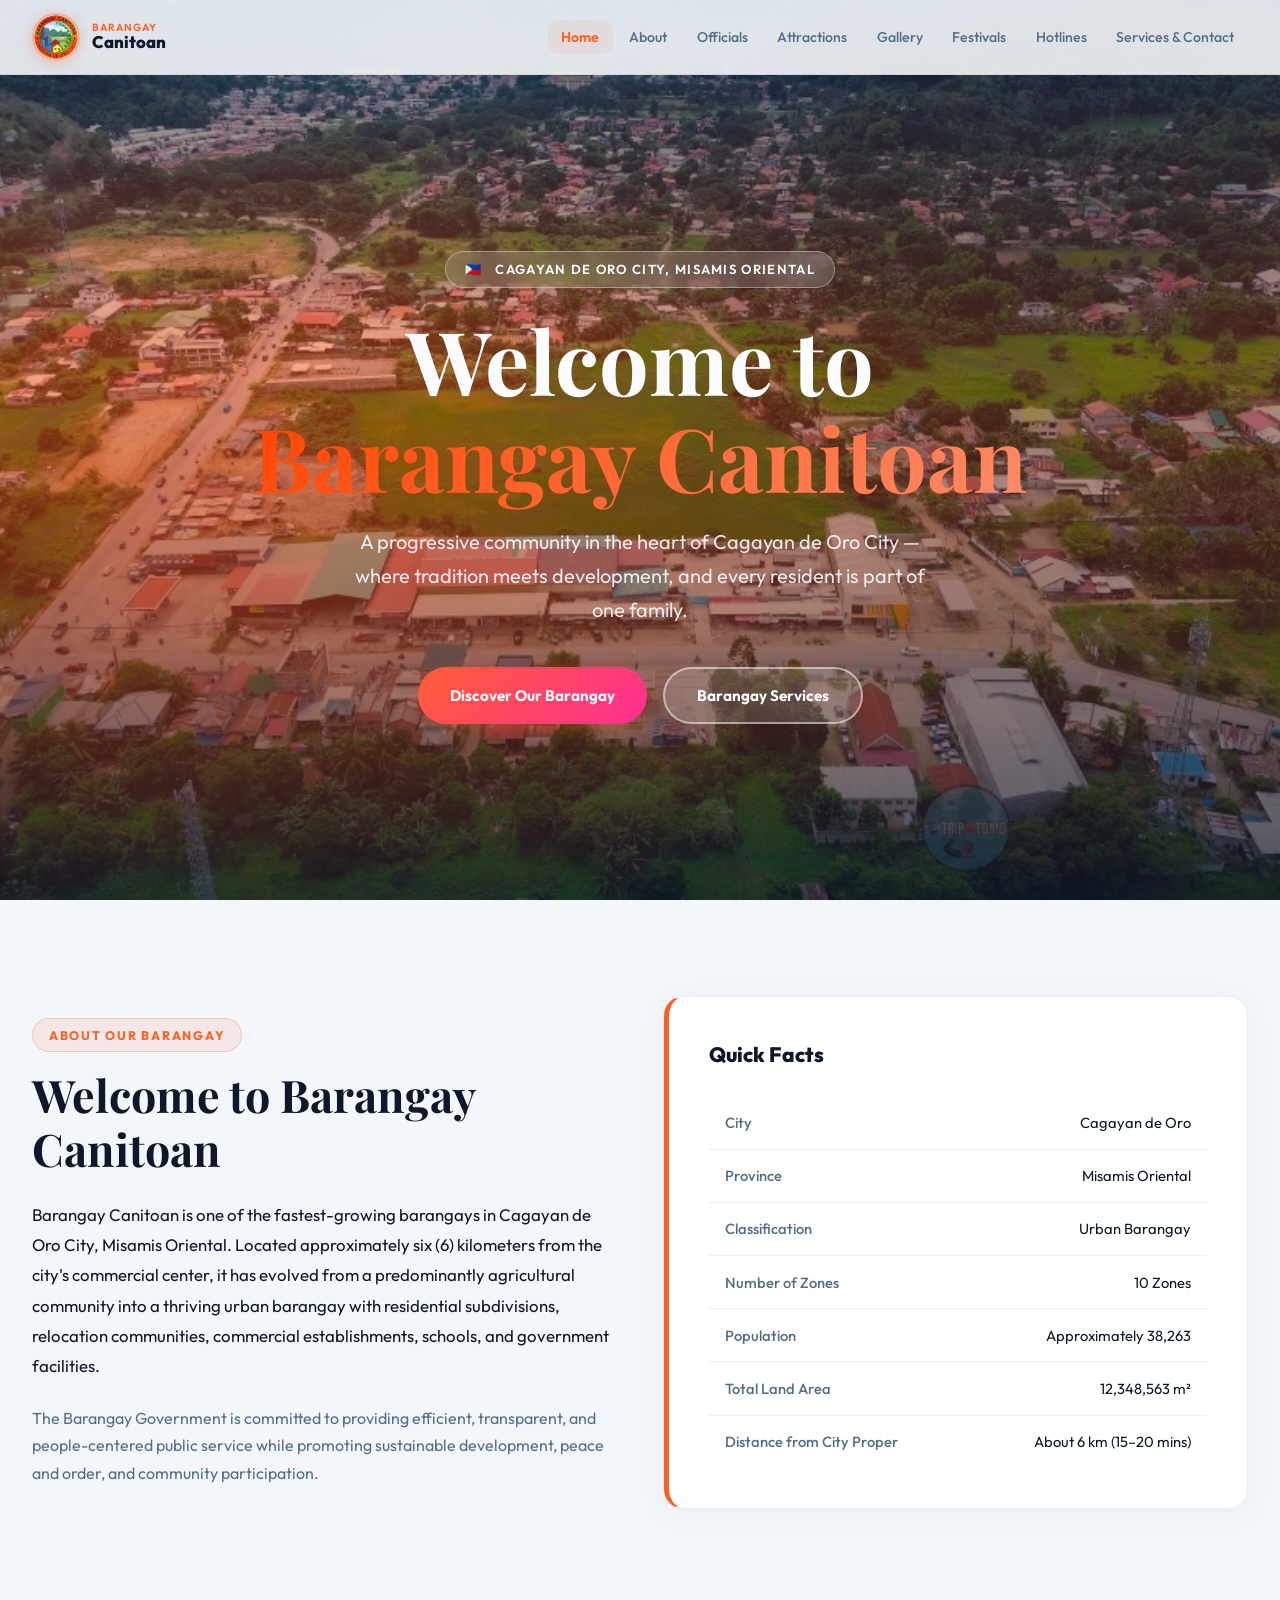
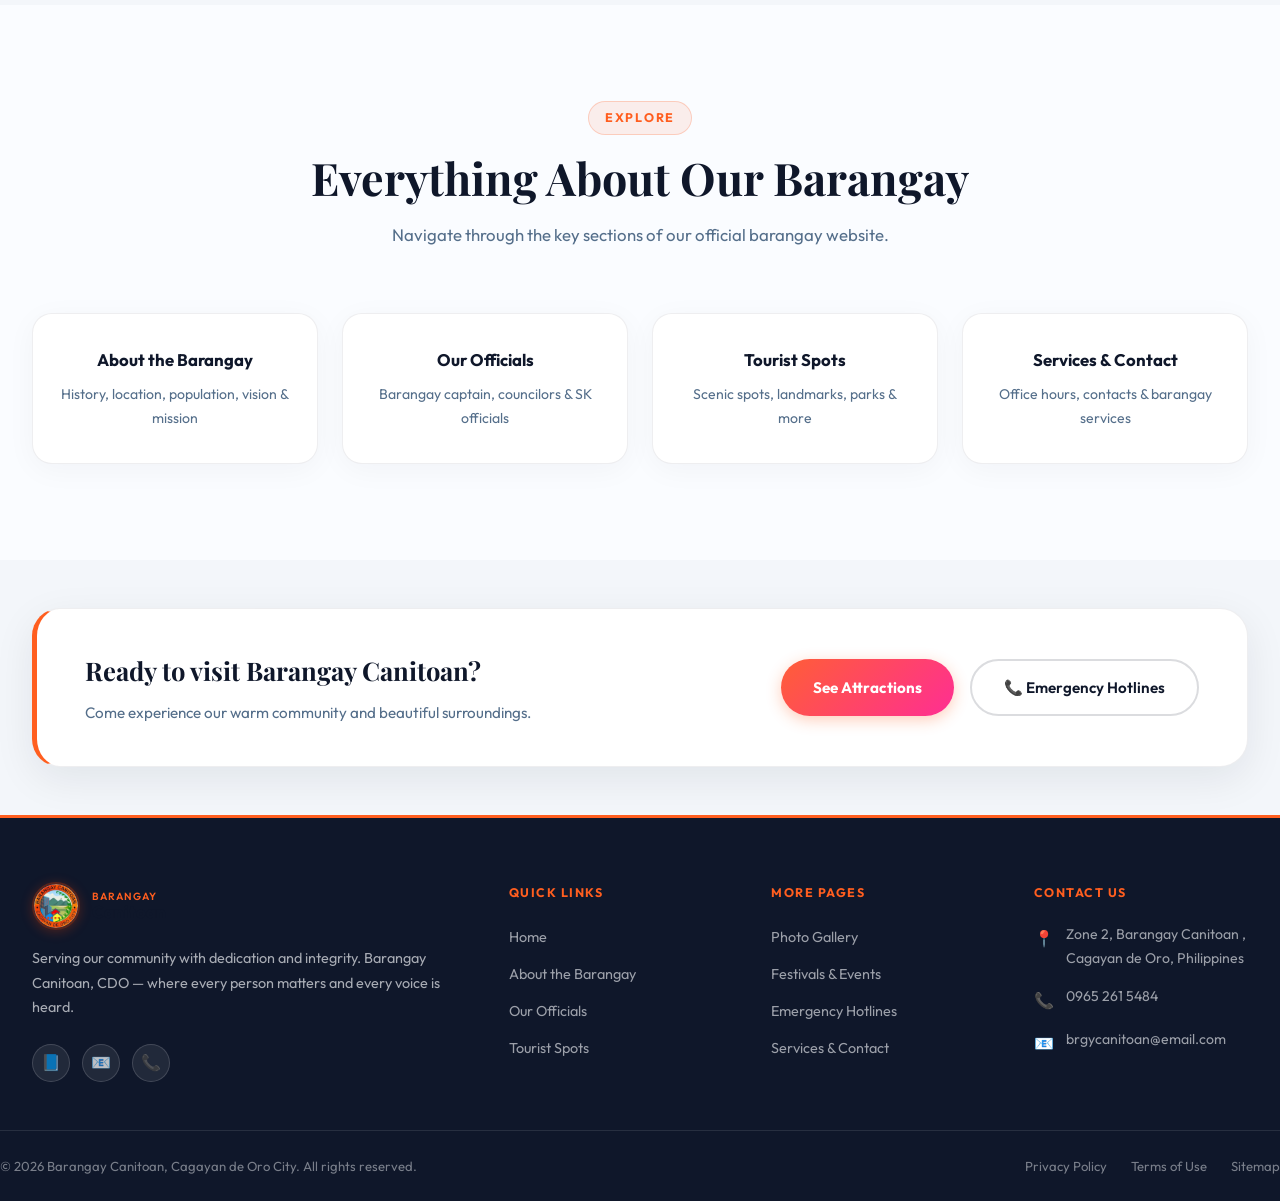
==== index.html @ 5a9c846b "Initial commit" ====
﻿<!DOCTYPE html>
<html lang="en">
<head>
  <meta charset="UTF-8" />
  <meta name="viewport" content="width=device-width, initial-scale=1.0" />
  <meta name="description" content="Welcome to Barangay Canitoan, Cagayan de Oro City — a vibrant community rich in culture, heritage, and natural beauty. Your home, your pride." />
  <title>Barangay Canitoan — Home | Cagayan de Oro City</title>
  <link rel="stylesheet" href="css/style.css" />
  <link rel="icon" href="images/logo.jpg" />
</head>
<body>

<!-- BACK TO TOP -->
<button id="back-to-top" aria-label="Back to top"><svg width="18" height="18" viewBox="0 0 24 24" fill="none" stroke="currentColor" stroke-width="3" stroke-linecap="round" stroke-linejoin="round"><path d="M18 15l-6-6-6 6"/></svg></button>


<!-- NAVBAR -->
<nav class="navbar" id="navbar" aria-label="Main navigation">
  <div class="nav-container">
    <a href="index.html" class="nav-brand" aria-label="Barangay Canitoan Home">
      <div class="nav-logo">
        <img src="images/logo.jpg" alt="Barangay Canitoan Official Seal" />
      </div>
      <div class="nav-title">
        <span>Barangay</span>
        <span>Canitoan</span>
      </div>
    </a>

    <button class="hamburger" id="hamburger" aria-label="Toggle navigation" aria-expanded="false">
      <span></span><span></span><span></span>
    </button>

    <ul class="nav-menu" id="nav-menu" role="menubar">
      <li role="none"><a href="index.html" class="nav-link active" role="menuitem">Home</a></li>
      <li role="none"><a href="about.html" class="nav-link" role="menuitem">About</a></li>
      <li role="none"><a href="officials.html" class="nav-link" role="menuitem">Officials</a></li>
      <li role="none"><a href="attractions.html" class="nav-link" role="menuitem">Attractions</a></li>
      <li role="none"><a href="gallery.html" class="nav-link" role="menuitem">Gallery</a></li>
      <li role="none"><a href="festivals.html" class="nav-link" role="menuitem">Festivals</a></li>
      <li role="none"><a href="hotlines.html" class="nav-link" role="menuitem">Hotlines</a></li>
      <li role="none"><a href="services.html" class="nav-link" role="menuitem">Services & Contact</a></li>
    </ul>
  </div>
</nav>

<!-- HERO -->
<section class="hero" id="home" aria-label="Hero banner">
  <div class="hero-bg">
    <img 
      src="images/hero.jpg" 
      alt="Aerial view of Barangay Canitoan, Cagayan de Oro City" 
      class="hero-bg-img"
    />
  </div>
  <div class="hero-particles" aria-hidden="true"></div>

  <div class="hero-content">
    <div class="hero-badge">🇵🇭 &nbsp; Cagayan de Oro City, Misamis Oriental</div>

    <h1 class="hero-title">
      Welcome to<br/>
      <span class="highlight">Barangay Canitoan</span>
    </h1>

    <p class="hero-subtitle">
      A progressive community in the heart of Cagayan de Oro City — where tradition meets development, and every resident is part of one family.
    </p>

    <div class="hero-buttons">
      <a href="about.html" class="btn btn-primary" id="hero-btn-learn">Discover Our Barangay</a>
      <a href="services.html" class="btn btn-outline" id="hero-btn-services">Barangay Services</a>
    </div>

  </div>
</section>

<!-- WELCOME & QUICK FACTS -->
<section class="section section-alt" id="welcome-section" aria-label="Welcome and Quick Facts">
  <div class="container">
    <div class="grid-2" style="align-items: center; gap: 3rem;">
      <div class="animate-on-scroll">
        <span class="section-tag">About Our Barangay</span>
        <h2 class="section-title" style="text-align: left; margin-bottom: 1.5rem;">Welcome to Barangay Canitoan</h2>
        <p style="font-size: 1.05rem; line-height: 1.8; color: var(--text-primary); margin-bottom: 1.5rem;">
          Barangay Canitoan is one of the fastest-growing barangays in Cagayan de Oro City, Misamis Oriental. Located approximately six (6) kilometers from the city's commercial center, it has evolved from a predominantly agricultural community into a thriving urban barangay with residential subdivisions, relocation communities, commercial establishments, schools, and government facilities.
        </p>
        <p style="font-size: 1rem; line-height: 1.7; color: var(--text-muted);">
          The Barangay Government is committed to providing efficient, transparent, and people-centered public service while promoting sustainable development, peace and order, and community participation.
        </p>
      </div>
      
      <div class="card animate-on-scroll" style="padding: 2.5rem; background: var(--bg-card); border-left: 5px solid var(--primary);">
        <h3 style="font-size: 1.3rem; font-weight: 800; color: var(--text-primary); margin-bottom: 1.5rem; display: flex; align-items: center; gap: 0.5rem;">
        Quick Facts
        </h3>
        <table class="hours-table">
          <tr>
            <td>City</td>
            <td>Cagayan de Oro</td>
          </tr>
          <tr>
            <td>Province</td>
            <td>Misamis Oriental</td>
          </tr>
          <tr>
            <td>Classification</td>
            <td>Urban Barangay</td>
          </tr>
          <tr>
            <td>Number of Zones</td>
            <td>10 Zones</td>
          </tr>
          <tr>
            <td>Population</td>
            <td>Approximately 38,263</td>
          </tr>
          <tr>
            <td>Total Land Area</td>
            <td>12,348,563 m²</td>
          </tr>
          <tr>
            <td>Distance from City Proper</td>
            <td>About 6 km (15–20 mins)</td>
          </tr>
        </table>
      </div>
    </div>
  </div>
</section>

<!-- QUICK LINKS -->
<section class="section" aria-label="Quick navigation">
  <div class="container">
    <div class="section-header">
      <span class="section-tag">Explore</span>
      <h2 class="section-title">Everything About Our Barangay</h2>
      <p class="section-desc">Navigate through the key sections of our official barangay website.</p>
    </div>

    <div class="grid-4">
      <a href="about.html" class="card card-interactive animate-on-scroll" id="quick-about" style="text-decoration:none; text-align:center; padding:2rem 1.5rem; display:block;">
        <h3 style="font-size:1.05rem; font-weight:700; color:var(--text-primary); margin-bottom:0.5rem;">About the Barangay</h3>
        <p style="font-size:0.88rem; color:var(--text-muted);">History, location, population, vision &amp; mission</p>
      </a>
      <a href="officials.html" class="card card-interactive animate-on-scroll" id="quick-officials" style="text-decoration:none; text-align:center; padding:2rem 1.5rem; display:block;">
        <h3 style="font-size:1.05rem; font-weight:700; color:var(--text-primary); margin-bottom:0.5rem;">Our Officials</h3>
        <p style="font-size:0.88rem; color:var(--text-muted);">Barangay captain, councilors &amp; SK officials</p>
      </a>
      <a href="attractions.html" class="card card-interactive animate-on-scroll" id="quick-attractions" style="text-decoration:none; text-align:center; padding:2rem 1.5rem; display:block;">
        <h3 style="font-size:1.05rem; font-weight:700; color:var(--text-primary); margin-bottom:0.5rem;">Tourist Spots</h3>
        <p style="font-size:0.88rem; color:var(--text-muted);">Scenic spots, landmarks, parks &amp; more</p>
      </a>
      <a href="services.html" class="card card-interactive animate-on-scroll" id="quick-services" style="text-decoration:none; text-align:center; padding:2rem 1.5rem; display:block;">
        <h3 style="font-size:1.05rem; font-weight:700; color:var(--text-primary); margin-bottom:0.5rem;">Services &amp; Contact</h3>
        <p style="font-size:0.88rem; color:var(--text-muted);">Office hours, contacts &amp; barangay services</p>
      </a>
    </div>
  </div>
</section>

<!-- HIGHLIGHTS STRIP -->
<section class="section" style="padding:3rem 0; background:var(--bg-section);" aria-label="Barangay highlights">
  <div class="container">
    <div style="background:#ffffff; border:1px solid var(--border); border-left:5px solid var(--primary); border-radius:var(--radius-lg); padding:2.5rem 3rem; display:flex; align-items:center; justify-content:space-between; gap:2rem; flex-wrap:wrap; box-shadow:var(--shadow-md);">
      <div>
        <h2 style="font-family:'Playfair Display',serif; font-size:1.6rem; font-weight:700; color:var(--text-primary); margin-bottom:0.5rem;">Ready to visit Barangay Canitoan?</h2>
        <p style="color:var(--text-muted); font-size:0.95rem;">Come experience our warm community and beautiful surroundings.</p>
      </div>
      <div style="display:flex; gap:1rem; flex-wrap:wrap;">
        <a href="attractions.html" class="btn btn-primary" id="cta-attractions">See Attractions</a>
        <a href="hotlines.html" class="btn btn-outline-dark" id="cta-hotlines">📞 Emergency Hotlines</a>
      </div>
    </div>
  </div>
</section>

<!-- FOOTER -->
<footer class="footer" role="contentinfo">
  <div class="container">
    <div class="footer-grid">
      <div class="footer-brand">
        <div class="nav-brand" style="margin-bottom:0.5rem;">
          <div class="nav-logo"><img src="images/logo.jpg" alt="Barangay Canitoan Seal" /></div>
          <div class="nav-title"><span>Barangay</span><span>Canitoan</span></div>
        </div>
        <p>Serving our community with dedication and integrity. Barangay Canitoan, CDO — where every person matters and every voice is heard.</p>
        <div class="footer-social">
          <a href="#" class="social-link" aria-label="Facebook" title="Facebook">📘</a>
          <a href="#" class="social-link" aria-label="Email" title="Email">📧</a>
          <a href="#" class="social-link" aria-label="Phone" title="Phone">📞</a>
        </div>
      </div>

      <div>
        <h3 class="footer-heading">Quick Links</h3>
        <ul class="footer-links">
          <li><a href="index.html">Home</a></li>
          <li><a href="about.html">About the Barangay</a></li>
          <li><a href="officials.html">Our Officials</a></li>
          <li><a href="attractions.html">Tourist Spots</a></li>
        </ul>
      </div>

      <div>
        <h3 class="footer-heading">More Pages</h3>
        <ul class="footer-links">
          <li><a href="gallery.html">Photo Gallery</a></li>
          <li><a href="festivals.html">Festivals & Events</a></li>
          <li><a href="hotlines.html">Emergency Hotlines</a></li>
          <li><a href="services.html">Services & Contact</a></li>
        </ul>
      </div>

      <div>
        <h3 class="footer-heading">Contact Us</h3>
        <div class="footer-contact-item"><span>📍</span><span>Zone 2, Barangay Canitoan , Cagayan de Oro, Philippines</span></div>
        <div class="footer-contact-item"><span>📞</span><span>0965 261 5484</span></div>
        <div class="footer-contact-item"><span>📧</span><span>brgycanitoan@email.com</span></div>
        </div>
      </div>
    </div>

    <div class="footer-bottom">
      <p>© 2026 Barangay Canitoan, Cagayan de Oro City. All rights reserved.</p>
      <div class="footer-bottom-links">
        <a href="services.html">Privacy Policy</a>
        <a href="services.html">Terms of Use</a>
        <a href="services.html">Sitemap</a>
      </div>
    </div>
  </div>
</footer>

<script src="js/main.js"></script>
</body>
</html>
---- css/style.css ----
/* ============================
   BARANGAY CANITOAN - MAIN STYLES
   Light Theme Edition
   ============================ */

/* Import Google Fonts */
@import url('https://fonts.googleapis.com/css2?family=Outfit:wght@300;400;500;600;700;800&family=Playfair+Display:wght@600;700&display=swap');

/* ============================
   CSS VARIABLES — LIGHT THEME
   ============================ */
:root {
  /* Brand Colors */
  --primary: #FF5E1F;          /* Sunset Tangerine Orange — accent */
  --primary-light: #FF854D;
  --primary-dark: #E03E00;
  --secondary: #0F172A;        /* Midnight Blue — secondary dark */
  --secondary-light: #1E293B;

  /* Layout Backgrounds */
  --bg-body: #FAFCFF;          /* Ice White — dominant 60% */
  --bg-section: #F3F6FA;       /* Smooth Platinum — supporting 30% */
  --bg-card: #FFFFFF;          /* Pure white cards */
  --bg-card-hover: #FCFDFE;

  /* Text */
  --text-primary: #0F172A;     /* Midnight Blue */
  --text-muted: #546E8A;       /* Soft blue-grey muted */
  --text-light: #FAFCFF;       /* For dark backgrounds */
  --white: #FFFFFF;

  /* Utility */
  --border: rgba(15, 23, 42, 0.07);
  --border-strong: rgba(15, 23, 42, 0.15);
  --shadow: 0 6px 30px rgba(15, 23, 42, 0.04);
  --shadow-md: 0 12px 40px rgba(15, 23, 42, 0.08);
  --shadow-lg: 0 24px 60px rgba(15, 23, 42, 0.12);
  --shadow-orange: 0 6px 24px rgba(255, 94, 31, 0.2);
  --radius: 20px;
  --radius-sm: 10px;
  --radius-lg: 28px;
  --transition: all 0.35s cubic-bezier(0.25, 0.8, 0.25, 1);
  --nav-height: 75px;

  /* Legacy aliases (keep for components) */
  --bg-dark: #0F172A;
  --bg-mid: #F3F6FA;
  --text-dark: #0F172A;
  --accent: #FF5E1F;
  --accent-light: #FF854D;
  --accent-dark: #E03E00;
}

/* ============================
   RESET & BASE
   ============================ */
*, *::before, *::after {
  box-sizing: border-box;
  margin: 0;
  padding: 0;
}

html {
  scroll-behavior: smooth;
  font-size: 16px;
}

body {
  font-family: 'Outfit', sans-serif;
  background-color: var(--bg-body);
  color: var(--text-primary);
  line-height: 1.7;
  overflow-x: hidden;
}

img {
  max-width: 100%;
  height: auto;
  display: block;
}

a {
  text-decoration: none;
  color: inherit;
  transition: var(--transition);
}

ul { list-style: none; }

/* ============================
   SCROLLBAR
   ============================ */
::-webkit-scrollbar { width: 6px; }
::-webkit-scrollbar-track { background: var(--bg-section); }
::-webkit-scrollbar-thumb { background: var(--primary); border-radius: 3px; }

/* ============================
   NAVIGATION — White / Frosted
   ============================ */
.navbar {
  position: fixed;
  top: 0;
  left: 0;
  width: 100%;
  height: var(--nav-height);
  z-index: 1000;
  background: rgba(250, 252, 255, 0.88);
  backdrop-filter: blur(24px);
  -webkit-backdrop-filter: blur(24px);
  border-bottom: 1px solid var(--border);
  transition: var(--transition);
}

.navbar.scrolled {
  background: rgba(250, 252, 255, 0.98);
  box-shadow: 0 2px 20px rgba(15, 23, 42, 0.10);
}

.nav-container {
  max-width: 1300px;
  margin: 0 auto;
  padding: 0 2rem;
  height: 100%;
  display: flex;
  align-items: center;
  justify-content: space-between;
}

.nav-brand {
  display: flex;
  align-items: center;
  gap: 0.75rem;
}

.nav-logo {
  width: 48px;
  height: 48px;
  border-radius: 50%;
  display: flex;
  align-items: center;
  justify-content: center;
  flex-shrink: 0;
  overflow: hidden;
  box-shadow: 0 2px 12px rgba(255, 69, 0, 0.25);
  border: 2px solid rgba(255, 69, 0, 0.3);
}

.nav-logo img {
  width: 100%;
  height: 100%;
  object-fit: cover;
  border-radius: 50%;
}

.nav-title {
  display: flex;
  flex-direction: column;
  line-height: 1.1;
}

.nav-title span:first-child {
  font-size: 0.65rem;
  font-weight: 600;
  color: var(--primary);
  text-transform: uppercase;
  letter-spacing: 0.1em;
}

.nav-title span:last-child {
  font-size: 1.05rem;
  font-weight: 800;
  color: var(--text-primary);
}

.nav-menu {
  display: flex;
  align-items: center;
  gap: 0.15rem;
}

.nav-link {
  padding: 0.5rem 0.85rem;
  border-radius: var(--radius-sm);
  font-size: 0.88rem;
  font-weight: 500;
  color: var(--text-muted);
  transition: var(--transition);
  white-space: nowrap;
}

.nav-link:hover {
  color: var(--text-primary);
  background: var(--bg-section);
}

.nav-link.active {
  color: var(--primary);
  background: rgba(255, 69, 0, 0.06);
  font-weight: 600;
}

.nav-cta {
  background: var(--primary) !important;
  color: #ffffff !important;
  padding: 0.5rem 1.25rem !important;
  border-radius: 50px !important;
  font-weight: 700 !important;
  box-shadow: var(--shadow-orange);
}

.nav-cta:hover {
  background: var(--primary-dark) !important;
  box-shadow: 0 6px 24px rgba(255, 69, 0, 0.4) !important;
  transform: translateY(-1px);
  color: #ffffff !important;
}

/* Hamburger */
.hamburger {
  display: none;
  flex-direction: column;
  gap: 5px;
  cursor: pointer;
  padding: 5px;
  background: none;
  border: none;
}

.hamburger span {
  width: 25px;
  height: 2px;
  background: var(--text-primary);
  border-radius: 2px;
  transition: var(--transition);
}

.hamburger.open span:nth-child(1) { transform: rotate(45deg) translate(5px, 5px); }
.hamburger.open span:nth-child(2) { opacity: 0; }
.hamburger.open span:nth-child(3) { transform: rotate(-45deg) translate(5px, -5px); }

/* ============================
   HERO SECTION
   ============================ */
.hero {
  position: relative;
  min-height: 100vh;
  display: flex;
  align-items: center;
  justify-content: center;
  text-align: center;
  overflow: hidden;
  padding-top: var(--nav-height);
}

.hero-bg {
  position: absolute;
  inset: 0;
  overflow: hidden;
}

.hero-bg-img {
  position: absolute;
  inset: 0;
  width: 100%;
  height: 100%;
  object-fit: cover;
  object-position: center 40%;
  transform: scale(1.05);
  animation: hero-zoom 18s ease-in-out infinite alternate;
}

@keyframes hero-zoom {
  from { transform: scale(1.05); }
  to   { transform: scale(1.12); }
}

/* Gradient overlay: rich orange-to-midnight */
.hero-bg::after {
  content: '';
  position: absolute;
  inset: 0;
  background:
    linear-gradient(
      to bottom,
      rgba(15, 23, 42, 0.50) 0%,
      rgba(255, 69, 0, 0.35) 40%,
      rgba(15, 23, 42, 0.75) 100%
    );
  z-index: 1;
}

.hero-bg::before {
  content: '';
  position: absolute;
  inset: 0;
  background:
    radial-gradient(ellipse at 15% 60%, rgba(255, 69, 0, 0.30) 0%, transparent 55%),
    radial-gradient(ellipse at 85% 30%, rgba(15, 23, 42, 0.40) 0%, transparent 50%);
  z-index: 2;
}

.hero-particles {
  position: absolute;
  inset: 0;
  overflow: hidden;
  z-index: 3;
}

.hero-particles span {
  position: absolute;
  width: 4px;
  height: 4px;
  border-radius: 50%;
  background: rgba(255, 69, 0, 0.7);
  opacity: 0;
  animation: float-particle 8s infinite;
}

@keyframes float-particle {
  0% { transform: translateY(100vh) scale(0); opacity: 0; }
  10% { opacity: 0.6; }
  90% { opacity: 0.3; }
  100% { transform: translateY(-20px) scale(1); opacity: 0; }
}

.hero-content {
  position: relative;
  z-index: 4;
  max-width: 850px;
  padding: 2rem;
}

.hero-badge {
  display: inline-flex;
  align-items: center;
  gap: 0.5rem;
  background: rgba(255, 255, 255, 0.15);
  border: 1px solid rgba(255, 255, 255, 0.35);
  border-radius: 50px;
  padding: 0.4rem 1.2rem;
  font-size: 0.82rem;
  font-weight: 600;
  color: #FAFCFF;
  text-transform: uppercase;
  letter-spacing: 0.1em;
  margin-bottom: 1.5rem;
  animation: fadeInDown 0.8s ease forwards;
  backdrop-filter: blur(10px);
}

.hero-title {
  font-family: 'Playfair Display', serif;
  font-size: clamp(2.8rem, 7vw, 5.5rem);
  font-weight: 700;
  line-height: 1.1;
  color: #FAFCFF;
  margin-bottom: 1.2rem;
  animation: fadeInUp 0.9s ease 0.1s both;
}

.hero-title .highlight {
  background: linear-gradient(135deg, #FF4500, #FF8C69);
  -webkit-background-clip: text;
  -webkit-text-fill-color: transparent;
  background-clip: text;
}

.hero-subtitle {
  font-size: clamp(1rem, 2.5vw, 1.25rem);
  color: rgba(250, 252, 255, 0.88);
  max-width: 600px;
  margin: 0 auto 2.5rem;
  animation: fadeInUp 0.9s ease 0.2s both;
}

.hero-buttons {
  display: flex;
  gap: 1rem;
  justify-content: center;
  flex-wrap: wrap;
  animation: fadeInUp 0.9s ease 0.3s both;
}

.hero-scroll {
  position: absolute;
  bottom: 2rem;
  left: 50%;
  transform: translateX(-50%);
  z-index: 4;
  display: flex;
  flex-direction: column;
  align-items: center;
  gap: 0.5rem;
  color: rgba(250, 252, 255, 0.7);
  font-size: 0.75rem;
  animation: bounce 2s infinite;
}

.hero-scroll::after {
  content: '';
  width: 1px;
  height: 40px;
  background: linear-gradient(to bottom, rgba(250, 252, 255, 0.5), transparent);
}

/* ============================
   BUTTONS
   ============================ */
.btn {
  display: inline-flex;
  align-items: center;
  gap: 0.5rem;
  padding: 0.85rem 2rem;
  border-radius: 50px;
  font-weight: 700;
  font-size: 0.95rem;
  font-family: 'Outfit', sans-serif;
  cursor: pointer;
  border: none;
  transition: var(--transition);
  text-decoration: none;
  user-select: none;
}

.btn:active,
.filter-btn:active {
  transform: scale(0.95) !important;
  transition: transform 0.1s cubic-bezier(0.175, 0.885, 0.32, 1.275);
}


.btn-primary {
  background: linear-gradient(135deg, #FF5E36, #FF2E93) !important;
  color: #ffffff !important;
  box-shadow: 0 4px 15px rgba(255, 94, 31, 0.3) !important;
}

.btn-primary:hover {
  background: linear-gradient(135deg, #FF704D, #FF45a5) !important;
  transform: translateY(-3px) !important;
  box-shadow: 0 8px 25px rgba(255, 94, 31, 0.45) !important;
  color: #ffffff !important;
}

.btn-outline {
  background: rgba(255, 255, 255, 0.15);
  color: #FAFCFF;
  border: 2px solid rgba(255, 255, 255, 0.50);
  backdrop-filter: blur(10px);
}

.btn-outline:hover {
  background: rgba(255, 255, 255, 0.25);
  border-color: rgba(255, 255, 255, 0.75);
  transform: translateY(-3px);
  color: #ffffff;
}

.btn-green {
  background: #0F172A;
  color: #ffffff;
  box-shadow: 0 4px 20px rgba(15, 23, 42, 0.25);
}

.btn-green:hover {
  background: #1E293B;
  transform: translateY(-3px);
  box-shadow: 0 8px 30px rgba(15, 23, 42, 0.35);
  color: #ffffff;
}

/* Light-bg buttons (used inside white sections) */
.btn-primary-light {
  background: linear-gradient(135deg, #FF5E36, #FF2E93) !important;
  color: #ffffff !important;
  box-shadow: 0 4px 15px rgba(255, 94, 31, 0.3) !important;
  border-radius: 50px;
  padding: 0.85rem 2rem;
  font-weight: 700;
  display: inline-flex;
  align-items: center;
  gap: 0.5rem;
  font-family: 'Outfit', sans-serif;
  font-size: 0.95rem;
  transition: var(--transition);
  cursor: pointer;
  border: none;
}

.btn-primary-light:hover {
  background: linear-gradient(135deg, #FF704D, #FF45a5) !important;
  transform: translateY(-2px) !important;
  box-shadow: 0 8px 28px rgba(255, 94, 31, 0.40) !important;
  color: #ffffff !important;
}

.btn-outline-dark {
  background: transparent;
  color: var(--text-primary);
  border: 2px solid var(--border-strong);
  border-radius: 50px;
  padding: 0.85rem 2rem;
  font-weight: 600;
  display: inline-flex;
  align-items: center;
  gap: 0.5rem;
  font-family: 'Outfit', sans-serif;
  font-size: 0.95rem;
  transition: var(--transition);
  cursor: pointer;
}

.btn-outline-dark:hover {
  background: var(--bg-section);
  border-color: var(--primary);
  color: var(--primary);
  transform: translateY(-2px);
}

/* ============================
   LAYOUT
   ============================ */
.container {
  max-width: 1300px;
  margin: 0 auto;
  padding: 0 2rem;
}

.section {
  padding: 6rem 0;
  background: var(--bg-body);
}

.section-alt {
  background: var(--bg-section);
}

.section-header {
  text-align: center;
  margin-bottom: 4rem;
}

.section-tag {
  display: inline-block;
  background: rgba(255, 69, 0, 0.08);
  color: var(--primary);
  font-size: 0.78rem;
  font-weight: 700;
  text-transform: uppercase;
  letter-spacing: 0.14em;
  padding: 0.35rem 1rem;
  border-radius: 50px;
  border: 1.5px solid rgba(255, 69, 0, 0.20);
  margin-bottom: 1rem;
}

.section-title {
  font-family: 'Playfair Display', serif;
  font-size: clamp(1.8rem, 4vw, 2.8rem);
  font-weight: 700;
  color: var(--text-primary);
  line-height: 1.2;
  margin-bottom: 1rem;
}

.section-desc {
  font-size: 1.05rem;
  color: var(--text-muted);
  max-width: 580px;
  margin: 0 auto;
}

/* ============================
   CARDS
   ============================ */
.card {
  background: var(--bg-card);
  border: 1px solid var(--border);
  border-radius: var(--radius);
  overflow: hidden;
  transition: var(--transition);
  box-shadow: var(--shadow);
}

.card:hover {
  background: var(--bg-card-hover);
  border-color: rgba(255, 69, 0, 0.15);
  transform: translateY(-6px);
  box-shadow: var(--shadow-md);
}

.card-img {
  width: 100%;
  height: 220px;
  object-fit: cover;
}

.card-body { padding: 1.5rem; }

.card-tag {
  display: inline-block;
  font-size: 0.72rem;
  font-weight: 700;
  text-transform: uppercase;
  letter-spacing: 0.1em;
  color: var(--primary);
  margin-bottom: 0.5rem;
}

.card-title {
  font-size: 1.1rem;
  font-weight: 700;
  color: var(--text-primary);
  margin-bottom: 0.5rem;
}

.card-desc {
  font-size: 0.9rem;
  color: var(--text-muted);
  line-height: 1.65;
}

/* ============================
   GRID LAYOUTS
   ============================ */
.grid-3 { display: grid; grid-template-columns: repeat(3, 1fr); gap: 1.75rem; }
.grid-4 { display: grid; grid-template-columns: repeat(4, 1fr); gap: 1.5rem; }
.grid-2 { display: grid; grid-template-columns: repeat(2, 1fr); gap: 2rem; }

/* ============================
   PAGE HERO — Inner pages
   ============================ */
.page-hero {
  background: var(--bg-section);
  padding: calc(var(--nav-height) + 3rem) 0 3.5rem;
  position: relative;
  overflow: hidden;
  border-bottom: 1px solid var(--border);
}

.page-hero::before {
  content: '';
  position: absolute;
  inset: 0;
  background:
    radial-gradient(ellipse at 15% 60%, rgba(255, 69, 0, 0.06) 0%, transparent 55%),
    radial-gradient(ellipse at 85% 30%, rgba(15, 23, 42, 0.04) 0%, transparent 50%);
  pointer-events: none;
}

/* Orange accent bar on left */
.page-hero::after {
  content: '';
  position: absolute;
  left: 0;
  top: 0;
  bottom: 0;
  width: 4px;
  background: linear-gradient(to bottom, var(--primary), transparent);
}

.page-hero-content {
  position: relative;
  z-index: 1;
  text-align: center;
}

.page-hero-title {
  font-family: 'Playfair Display', serif;
  font-size: clamp(2rem, 5vw, 3.5rem);
  font-weight: 700;
  color: var(--text-primary);
  margin-bottom: 0.75rem;
}

.page-hero-subtitle {
  color: var(--text-muted);
  font-size: 1.05rem;
}

.breadcrumb {
  display: flex;
  justify-content: center;
  gap: 0.5rem;
  font-size: 0.85rem;
  color: var(--text-muted);
  margin-bottom: 1rem;
}

.breadcrumb a:hover { color: var(--primary); }
.breadcrumb-sep { color: var(--border-strong); }

/* ============================
   FOOTER — Midnight Blue
   ============================ */
.footer {
  background: var(--secondary);
  border-top: 3px solid var(--primary);
  padding: 4rem 0 0;
}

.footer-grid {
  display: grid;
  grid-template-columns: 2fr 1fr 1fr 1fr;
  gap: 3rem;
  margin-bottom: 3rem;
}

.footer-brand p {
  font-size: 0.9rem;
  color: rgba(250, 252, 255, 0.65);
  margin: 1rem 0 1.5rem;
  line-height: 1.7;
}

.footer-social {
  display: flex;
  gap: 0.75rem;
}

.social-link {
  width: 38px;
  height: 38px;
  border-radius: 50%;
  background: rgba(255, 255, 255, 0.08);
  border: 1px solid rgba(255, 255, 255, 0.15);
  display: flex;
  align-items: center;
  justify-content: center;
  font-size: 1rem;
  transition: var(--transition);
  color: rgba(250, 252, 255, 0.7);
}

.social-link:hover {
  background: var(--primary);
  border-color: var(--primary);
  color: #ffffff;
  transform: translateY(-3px);
}

.footer-heading {
  font-size: 0.78rem;
  font-weight: 700;
  text-transform: uppercase;
  letter-spacing: 0.12em;
  color: var(--primary);
  margin-bottom: 1.25rem;
}

.footer-links {
  display: flex;
  flex-direction: column;
  gap: 0.6rem;
}

.footer-links a {
  font-size: 0.9rem;
  color: rgba(250, 252, 255, 0.60);
  transition: var(--transition);
}

.footer-links a:hover {
  color: #ffffff;
  padding-left: 4px;
}

.footer-contact-item {
  display: flex;
  gap: 0.75rem;
  align-items: flex-start;
  margin-bottom: 0.85rem;
}

.footer-contact-item span:first-child {
  font-size: 1rem;
  flex-shrink: 0;
  margin-top: 2px;
}

.footer-contact-item span:last-child {
  font-size: 0.88rem;
  color: rgba(250, 252, 255, 0.60);
}

.footer-bottom {
  border-top: 1px solid rgba(255, 255, 255, 0.10);
  padding: 1.5rem 0;
  display: flex;
  align-items: center;
  justify-content: space-between;
  flex-wrap: wrap;
  gap: 1rem;
}

.footer-bottom p { font-size: 0.82rem; color: rgba(250, 252, 255, 0.45); }

.footer-bottom-links { display: flex; gap: 1.5rem; }
.footer-bottom-links a { font-size: 0.82rem; color: rgba(250, 252, 255, 0.45); }
.footer-bottom-links a:hover { color: var(--primary); }

/* ============================
   OFFICIALS CARDS
   ============================ */
.official-card {
  background: var(--bg-card);
  border: 1px solid var(--border);
  border-radius: var(--radius);
  padding: 2rem 1.5rem;
  text-align: center;
  transition: var(--transition);
  position: relative;
  overflow: hidden;
  box-shadow: var(--shadow);
}

.official-card::before {
  content: '';
  position: absolute;
  top: 0; left: 0; right: 0;
  height: 3px;
  background: linear-gradient(90deg, var(--primary), var(--primary-light));
  transform: scaleX(0);
  transition: var(--transition);
}

.official-card:hover::before { transform: scaleX(1); }
.official-card:hover {
  transform: translateY(-6px);
  box-shadow: var(--shadow-md);
  border-color: rgba(255, 69, 0, 0.12);
}

.official-avatar {
  width: 100px; height: 100px;
  border-radius: 50%;
  margin: 0 auto 1.25rem;
  object-fit: cover;
  border: 3px solid rgba(255, 69, 0, 0.3);
  box-shadow: 0 4px 16px rgba(255, 69, 0, 0.15);
}

.official-avatar-placeholder {
  width: 100px; height: 100px;
  border-radius: 50%;
  margin: 0 auto 1.25rem;
  background: linear-gradient(135deg, var(--primary), #FF8C69);
  display: flex;
  align-items: center;
  justify-content: center;
  font-size: 2.5rem;
  border: 3px solid rgba(255, 255, 255, 0.5);
  box-shadow: 0 4px 16px rgba(255, 69, 0, 0.20);
}

.official-name {
  font-size: 1rem;
  font-weight: 700;
  color: var(--text-primary);
  margin-bottom: 0.25rem;
}

.official-position {
  font-size: 0.78rem;
  font-weight: 700;
  color: var(--primary);
  text-transform: uppercase;
  letter-spacing: 0.08em;
}

.official-term {
  font-size: 0.8rem;
  color: var(--text-muted);
  margin-top: 0.25rem;
}

/* Captain Card */
.captain-card {
  background: linear-gradient(135deg, #fff9f7, #fff3ee);
  border: 2px solid rgba(255, 69, 0, 0.20);
  border-radius: var(--radius-lg);
  padding: 3rem 2.5rem;
  text-align: center;
  position: relative;
  overflow: hidden;
  margin-bottom: 3rem;
  box-shadow: var(--shadow-md);
}

.captain-card::before {
  content: '';
  position: absolute;
  inset: 0;
  background: radial-gradient(ellipse at center, rgba(255, 69, 0, 0.05) 0%, transparent 70%);
}

.captain-avatar {
  width: 140px; height: 140px;
  border-radius: 50%;
  margin: 0 auto 1.5rem;
  background: linear-gradient(135deg, var(--primary), #FF8C69);
  display: flex;
  align-items: center;
  justify-content: center;
  font-size: 3.5rem;
  border: 4px solid rgba(255, 69, 0, 0.25);
  box-shadow: 0 8px 32px rgba(255, 69, 0, 0.25);
  position: relative;
  z-index: 1;
}

.captain-title {
  font-family: 'Playfair Display', serif;
  font-size: 1.8rem;
  font-weight: 700;
  color: var(--text-primary);
  margin-bottom: 0.25rem;
  position: relative;
  z-index: 1;
}

.captain-position {
  font-size: 0.88rem;
  font-weight: 700;
  color: var(--primary);
  text-transform: uppercase;
  letter-spacing: 0.12em;
  position: relative;
  z-index: 1;
}

/* ============================
   SERVICE CARDS
   ============================ */
.service-card {
  background: var(--bg-card);
  border: 1px solid var(--border);
  border-radius: var(--radius);
  padding: 2rem;
  transition: all 0.3s cubic-bezier(0.25, 0.8, 0.25, 1) !important;
  display: flex;
  gap: 1.5rem;
  align-items: flex-start;
  box-shadow: var(--shadow);
  cursor: pointer;
  user-select: none;
}

.service-card:hover {
  border-color: var(--primary) !important;
  transform: translateY(-4px) !important;
  box-shadow: var(--shadow-md);
}

.service-card:active {
  transform: scale(0.96) !important;
}

.service-card.active-card {
  border-color: var(--primary) !important;
  background: linear-gradient(135deg, #ffffff, #fff2eb) !important;
  box-shadow: 0 8px 30px rgba(255, 69, 0, 0.15) !important;
  transform: scale(1.03) !important;
}

.service-icon {
  width: 52px; height: 52px;
  border-radius: var(--radius-sm);
  background: linear-gradient(135deg, var(--primary), var(--primary-dark));
  display: flex;
  align-items: center;
  justify-content: center;
  font-size: 1.5rem;
  flex-shrink: 0;
  box-shadow: 0 4px 12px rgba(255, 69, 0, 0.25);
}

.service-card h3 { font-size: 1rem; font-weight: 700; color: var(--text-primary); margin-bottom: 0.4rem; }
.service-card p { font-size: 0.88rem; color: var(--text-muted); line-height: 1.65; }

/* ============================
   CONTACT
   ============================ */
.contact-info-card {
  background: var(--bg-card);
  border: 1px solid var(--border);
  border-radius: var(--radius);
  padding: 2rem;
  box-shadow: var(--shadow);
}

.contact-item {
  display: flex;
  gap: 1rem;
  align-items: flex-start;
  padding: 1rem 0;
  border-bottom: 1px solid var(--border);
}

.contact-item:last-child { border-bottom: none; }

.contact-icon {
  width: 44px; height: 44px;
  border-radius: var(--radius-sm);
  background: rgba(255, 69, 0, 0.08);
  border: 1.5px solid rgba(255, 69, 0, 0.15);
  display: flex;
  align-items: center;
  justify-content: center;
  font-size: 1.2rem;
  flex-shrink: 0;
}

.contact-detail h4 {
  font-size: 0.78rem;
  font-weight: 700;
  text-transform: uppercase;
  letter-spacing: 0.08em;
  color: var(--primary);
  margin-bottom: 0.25rem;
}

.contact-detail p, .contact-detail a {
  font-size: 0.95rem;
  color: var(--text-primary);
}

.contact-detail a:hover { color: var(--primary); }

/* ============================
   INFO BOXES
   ============================ */
.info-box {
  background: var(--bg-card);
  border: 1px solid var(--border);
  border-left: 4px solid var(--primary);
  border-radius: var(--radius);
  padding: 2rem;
  box-shadow: var(--shadow);
}

.info-box h3 {
  font-size: 1rem;
  font-weight: 700;
  color: var(--text-primary);
  margin-bottom: 1rem;
  display: flex;
  align-items: center;
  gap: 0.5rem;
}

.info-box ul { display: flex; flex-direction: column; gap: 0.6rem; }

.info-box ul li {
  font-size: 0.92rem;
  color: var(--text-muted);
  display: flex;
  align-items: flex-start;
  gap: 0.5rem;
}

.info-box ul li::before {
  content: '▸';
  color: var(--primary);
  font-size: 0.75rem;
  margin-top: 4px;
  flex-shrink: 0;
}

/* ============================
   GALLERY
   ============================ */
.gallery-grid {
  display: grid;
  grid-template-columns: repeat(3, 1fr);
  grid-auto-rows: 200px;
  gap: 1rem;
}

.gallery-item { border-radius: var(--radius-sm); overflow: hidden; position: relative; cursor: pointer; }
.gallery-item.tall { grid-row: span 2; }
.gallery-item.wide { grid-column: span 2; }
.gallery-item img { width: 100%; height: 100%; object-fit: cover; transition: transform 0.5s ease; }
.gallery-item:hover img { transform: scale(1.08); }

.gallery-overlay {
  position: absolute; inset: 0;
  background: linear-gradient(to top, rgba(15,23,42,0.75) 0%, transparent 60%);
  opacity: 0; transition: var(--transition);
  display: flex; align-items: flex-end; padding: 1rem;
}

.gallery-item:hover .gallery-overlay { opacity: 1; }
.gallery-caption { color: var(--white); font-size: 0.88rem; font-weight: 600; }

/* ============================
   FESTIVAL CARDS
   ============================ */
.festival-card {
  background: var(--bg-card);
  border: 1px solid var(--border);
  border-radius: var(--radius);
  overflow: hidden;
  transition: var(--transition);
  display: flex;
  box-shadow: var(--shadow);
}

.festival-card:hover { transform: translateY(-4px); box-shadow: var(--shadow-md); }

.festival-month {
  background: var(--primary);
  min-width: 80px;
  display: flex;
  flex-direction: column;
  align-items: center;
  justify-content: center;
  padding: 1.5rem 1rem;
  text-align: center;
}

.festival-month span:first-child { font-size: 2rem; font-weight: 800; color: #ffffff; line-height: 1; }
.festival-month span:last-child { font-size: 0.72rem; font-weight: 700; text-transform: uppercase; letter-spacing: 0.08em; color: rgba(255,255,255,0.80); }

.festival-content { padding: 1.5rem; }
.festival-content h3 { font-size: 1rem; font-weight: 700; color: var(--text-primary); margin-bottom: 0.4rem; }
.festival-content p { font-size: 0.88rem; color: var(--text-muted); }

/* ============================
   HOTLINES
   ============================ */
.hotline-card {
  background: var(--bg-card);
  border: 1px solid var(--border);
  border-radius: var(--radius);
  padding: 1.75rem;
  display: flex;
  align-items: center;
  gap: 1.25rem;
  transition: all 0.3s cubic-bezier(0.25, 0.8, 0.25, 1) !important;
  box-shadow: var(--shadow);
  cursor: pointer;
  user-select: none;
}

.hotline-card:hover {
  border-color: var(--primary) !important;
  transform: translateY(-4px) !important;
  box-shadow: var(--shadow-md);
}

.hotline-card:active {
  transform: scale(0.96) !important;
}

.hotline-card.active-card {
  border-color: var(--primary) !important;
  background: linear-gradient(135deg, #ffffff, #fff2eb) !important;
  box-shadow: 0 8px 30px rgba(255, 69, 0, 0.15) !important;
  transform: scale(1.03) !important;
}

.hotline-icon {
  width: 56px; height: 56px;
  border-radius: var(--radius-sm);
  display: flex; align-items: center; justify-content: center;
  font-size: 1.6rem; flex-shrink: 0;
}

.hotline-icon.emergency { background: rgba(220, 53, 69, 0.08); border: 1.5px solid rgba(220, 53, 69, 0.2); }
.hotline-icon.police { background: rgba(30, 100, 200, 0.08); border: 1.5px solid rgba(30, 100, 200, 0.2); }
.hotline-icon.fire { background: rgba(255, 69, 0, 0.08); border: 1.5px solid rgba(255, 69, 0, 0.2); }
.hotline-icon.health { background: rgba(40, 167, 69, 0.08); border: 1.5px solid rgba(40, 167, 69, 0.2); }
.hotline-icon.barangay { background: rgba(15, 23, 42, 0.06); border: 1.5px solid rgba(15, 23, 42, 0.15); }
.hotline-icon.disaster { background: rgba(255, 69, 0, 0.08); border: 1.5px solid rgba(255, 69, 0, 0.2); }

.hotline-info h3 { font-size: 1rem; font-weight: 700; color: var(--text-primary); margin-bottom: 0.2rem; }
.hotline-number { font-size: 1.3rem; font-weight: 800; color: var(--primary); }
.hotline-note { font-size: 0.78rem; color: var(--text-muted); }

/* ============================
   MAP EMBED
   ============================ */
.map-container {
  border-radius: var(--radius);
  overflow: hidden;
  border: 1px solid var(--border);
  height: 380px;
  box-shadow: var(--shadow);
}

.map-container iframe { width: 100%; height: 100%; border: none; filter: none; }

/* ============================
   ABOUT — TIMELINE
   ============================ */
.timeline { position: relative; padding-left: 2rem; }

.timeline::before {
  content: '';
  position: absolute;
  left: 0; top: 0; bottom: 0;
  width: 2px;
  background: linear-gradient(to bottom, var(--primary), rgba(255,69,0,0.15), transparent);
}

.timeline-item { position: relative; margin-bottom: 2.5rem; padding-left: 1.5rem; }

.timeline-item::before {
  content: '';
  position: absolute;
  left: -2.5rem; top: 6px;
  width: 12px; height: 12px;
  border-radius: 50%;
  background: var(--primary);
  border: 2px solid #ffffff;
  box-shadow: 0 0 0 3px rgba(255, 69, 0, 0.20);
}

.timeline-year { font-size: 0.78rem; font-weight: 700; color: var(--primary); text-transform: uppercase; letter-spacing: 0.1em; margin-bottom: 0.4rem; }
.timeline-item h3 { font-size: 1.05rem; font-weight: 700; color: var(--text-primary); margin-bottom: 0.4rem; }
.timeline-item p { font-size: 0.9rem; color: var(--text-muted); line-height: 1.65; }

/* ============================
   VISION / MISSION
   ============================ */
.vm-card {
  background: var(--bg-card);
  border: 1px solid var(--border);
  border-top: 4px solid var(--primary);
  border-radius: var(--radius);
  padding: 2.5rem;
  position: relative;
  overflow: hidden;
  box-shadow: var(--shadow);
}

.vm-card::before {
  content: '"';
  position: absolute;
  top: -1rem; left: 1.5rem;
  font-size: 8rem;
  font-family: 'Playfair Display', serif;
  color: rgba(255, 69, 0, 0.05);
  line-height: 1;
}

.vm-card h3 { font-size: 0.82rem; font-weight: 700; text-transform: uppercase; letter-spacing: 0.12em; color: var(--primary); margin-bottom: 1rem; }
.vm-card p { font-size: 1rem; color: var(--text-muted); line-height: 1.8; font-style: italic; position: relative; z-index: 1; }

/* ============================
   ANIMATIONS
   ============================ */
@keyframes fadeInDown {
  from { opacity: 0; transform: translateY(-20px); }
  to { opacity: 1; transform: translateY(0); }
}

@keyframes fadeInUp {
  from { opacity: 0; transform: translateY(30px); }
  to { opacity: 1; transform: translateY(0); }
}

@keyframes bounce {
  0%, 100% { transform: translateX(-50%) translateY(0); }
  50% { transform: translateX(-50%) translateY(-8px); }
}

@keyframes pulse-glow {
  0%, 100% { box-shadow: 0 0 20px rgba(255, 69, 0, 0.2); }
  50% { box-shadow: 0 0 40px rgba(255, 69, 0, 0.45); }
}

.animate-on-scroll {
  opacity: 0;
  transform: translateY(28px);
  transition: opacity 0.65s ease, transform 0.65s ease;
}

.animate-on-scroll.visible {
  opacity: 1;
  transform: translateY(0);
}

/* ============================
   RESPONSIVE
   ============================ */
@media (max-width: 1100px) {
  .grid-4 { grid-template-columns: repeat(2, 1fr); }
  .footer-grid { grid-template-columns: 1fr 1fr; }
}

@media (max-width: 900px) {
  .grid-3 { grid-template-columns: repeat(2, 1fr); }
  .grid-2 { grid-template-columns: 1fr; }
  .gallery-grid { grid-template-columns: repeat(2, 1fr); }
}

@media (max-width: 768px) {
  :root { --nav-height: 65px; }

  .nav-menu {
    position: fixed;
    top: var(--nav-height);
    left: 0; right: 0;
    background: rgba(250, 252, 255, 0.98);
    backdrop-filter: blur(20px);
    padding: 1.5rem;
    flex-direction: column;
    align-items: stretch;
    gap: 0.25rem;
    transform: translateY(-110%);
    transition: transform 0.35s cubic-bezier(0.4, 0, 0.2, 1);
    border-bottom: 1px solid var(--border);
    box-shadow: 0 8px 30px rgba(15,23,42,0.12);
  }

  .nav-menu.open { transform: translateY(0); }
  .hamburger { display: flex; }
  .nav-link { padding: 0.75rem 1rem; font-size: 1rem; }

  .section { padding: 4rem 0; }
  .footer-grid { grid-template-columns: 1fr; }
  .footer-bottom { flex-direction: column; text-align: center; }
  .captain-card { padding: 2rem 1.25rem; }
}

@media (max-width: 580px) {
  .grid-3, .grid-4 { grid-template-columns: 1fr; }
  .gallery-grid { grid-template-columns: 1fr; }
  .gallery-item.wide { grid-column: span 1; }
  .festival-card { flex-direction: column; }
  .festival-month { flex-direction: row; padding: 1rem 1.5rem; min-width: auto; }
  .grid-2 { grid-template-columns: 1fr; }
  .form-row { grid-template-columns: 1fr; }
}

/* ============================
   HOURS TABLE
   ============================ */
.hours-table { width: 100%; border-collapse: collapse; }
.hours-table tr { border-bottom: 1px solid var(--border); }
.hours-table tr:last-child { border-bottom: none; }
.hours-table td { padding: 0.85rem 1rem; font-size: 0.92rem; }
.hours-table td:first-child { color: var(--text-muted); font-weight: 500; }
.hours-table td:last-child { color: var(--text-primary); text-align: right; }
.status-open { color: #1a8f3f; font-weight: 700; }
.status-closed { color: #c00000; font-weight: 700; }

/* ============================
   CONTACT FORM
   ============================ */
.contact-form input,
.contact-form textarea,
.contact-form select {
  width: 100%;
  background: #fff;
  border: 1.5px solid var(--border-strong);
  border-radius: var(--radius-sm);
  padding: 0.875rem 1.1rem;
  font-size: 0.95rem;
  font-family: 'Outfit', sans-serif;
  color: var(--text-primary);
  transition: var(--transition);
  outline: none;
}

.contact-form input:focus,
.contact-form textarea:focus,
.contact-form select:focus {
  border-color: var(--primary);
  box-shadow: 0 0 0 3px rgba(255, 69, 0, 0.10);
}

.contact-form input::placeholder,
.contact-form textarea::placeholder { color: var(--text-muted); }
.contact-form select option { background: #fff; color: var(--text-primary); }
.form-group { margin-bottom: 1.25rem; }
.form-label { display: block; font-size: 0.82rem; font-weight: 700; color: var(--text-muted); margin-bottom: 0.5rem; text-transform: uppercase; letter-spacing: 0.06em; }
.form-row { display: grid; grid-template-columns: 1fr 1fr; gap: 1rem; }

/* ============================
   ORG CHART
   ============================ */
.org-chart {
  background: var(--bg-card);
  border: 1px solid var(--border);
  border-radius: var(--radius);
  padding: 2.5rem;
  overflow-x: auto;
  box-shadow: var(--shadow);
}

.org-box {
  background: rgba(255, 69, 0, 0.05);
  border: 1.5px solid rgba(255, 69, 0, 0.20);
  border-radius: var(--radius-sm);
  padding: 0.75rem 1.5rem;
  text-align: center;
  min-width: 160px;
}

.org-box h4 { font-size: 0.9rem; font-weight: 700; color: var(--text-primary); }
.org-box p { font-size: 0.75rem; color: var(--primary); text-transform: uppercase; letter-spacing: 0.06em; font-weight: 600; }
.org-line { width: 2px; height: 30px; background: rgba(255, 69, 0, 0.3); }
.org-connector { width: 100%; height: 2px; background: rgba(255, 69, 0, 0.2); margin-bottom: -2px; }

/* ============================
   BACK TO TOP BUTTON
   ============================ */
#back-to-top {
  position: fixed;
  bottom: 2.5rem;
  right: 2.5rem;
  z-index: 999;
  width: 48px;
  height: 48px;
  border-radius: 50%;
  background: var(--primary);
  border: none;
  color: white;
  cursor: pointer;
  box-shadow: var(--shadow-md);
  opacity: 0;
  transform: translateY(20px) scale(0.8);
  transition: opacity 0.4s cubic-bezier(0.165, 0.84, 0.44, 1), transform 0.4s cubic-bezier(0.165, 0.84, 0.44, 1), background 0.3s, box-shadow 0.3s;
  display: flex;
  align-items: center;
  justify-content: center;
  pointer-events: none;
}

#back-to-top.visible {
  opacity: 1;
  transform: translateY(0) scale(1);
  pointer-events: auto;
}

#back-to-top:hover {
  background: var(--primary-dark);
  box-shadow: 0 6px 20px rgba(255, 69, 0, 0.35);
  transform: translateY(-2px);
}

#back-to-top:active {
  transform: scale(0.92);
}

/* ============================
   GLOBAL INTERACTIVE CARDS
   ============================ */
.card-interactive,
.about-card-interactive,
.official-item,
.gallery-emoji-item,
.hotline-card,
.service-card,
.attraction-card {
  cursor: pointer;
  user-select: none;
  transition: all 0.35s cubic-bezier(0.25, 0.8, 0.25, 1) !important;
}

.card-interactive:hover,
.about-card-interactive:hover,
.official-item:hover,
.gallery-emoji-item:hover,
.hotline-card:hover,
.service-card:hover,
.attraction-card:hover {
  transform: translateY(-5px) !important;
  box-shadow: 0 12px 36px rgba(255, 94, 31, 0.08) !important;
  border-color: rgba(255, 94, 31, 0.25) !important;
}

.card-interactive:active,
.about-card-interactive:active,
.official-item:active,
.gallery-emoji-item:active,
.hotline-card:active,
.service-card:active,
.attraction-card:active {
  transform: scale(0.96) !important;
}

.card-interactive.active-card,
.about-card-interactive.active-card,
.official-item.active-card,
.gallery-emoji-item.active-card,
.hotline-card.active-card,
.service-card.active-card,
.attraction-card.active-card {
  border-color: var(--primary) !important;
  background: linear-gradient(135deg, #ffffff, #fff4ee) !important;
  box-shadow: 0 12px 40px rgba(255, 94, 31, 0.2) !important;
  transform: scale(1.03) !important;
}

/* ============================
   3D CARD FLIP (CORE VALUES)
   ============================ */
.card-flip-container {
  perspective: 1000px;
  height: 140px;
  user-select: none;
}

.card-flip {
  position: relative;
  width: 100%;
  height: 100%;
  transition: transform 0.6s cubic-bezier(0.25, 0.8, 0.25, 1);
  transform-style: preserve-3d;
  cursor: pointer;
}

.card-flip.flipped {
  transform: rotateY(180deg);
}

.card-front, .card-back {
  position: absolute;
  inset: 0;
  backface-visibility: hidden;
  border-radius: var(--radius);
  border: 1px solid var(--border);
  padding: 1.25rem 1rem;
  display: flex;
  flex-direction: column;
  align-items: center;
  justify-content: center;
  text-align: center;
  box-shadow: var(--shadow);
  transition: all 0.3s cubic-bezier(0.25, 0.8, 0.25, 1);
}

.card-front {
  background: var(--bg-card);
}

.card-back {
  background: linear-gradient(135deg, #ffffff, #fff2eb);
  border-color: var(--primary);
  transform: rotateY(180deg);
}

.card-flip:hover .card-front {
  transform: translateY(-4px);
  box-shadow: var(--shadow-md);
  border-color: var(--primary);
}

.card-flip:hover .card-back {
  box-shadow: 0 8px 30px rgba(255, 69, 0, 0.15);
}

.card-flip:active {
  transform: scale(0.96);
}

.card-front h4 {
  font-size: 1.15rem;
  font-weight: 700;
  color: var(--text-primary);
  margin: 0;
}

.card-back p {
  font-size: 0.85rem;
  color: var(--text-muted);
  line-height: 1.5;
  margin: 0;
}
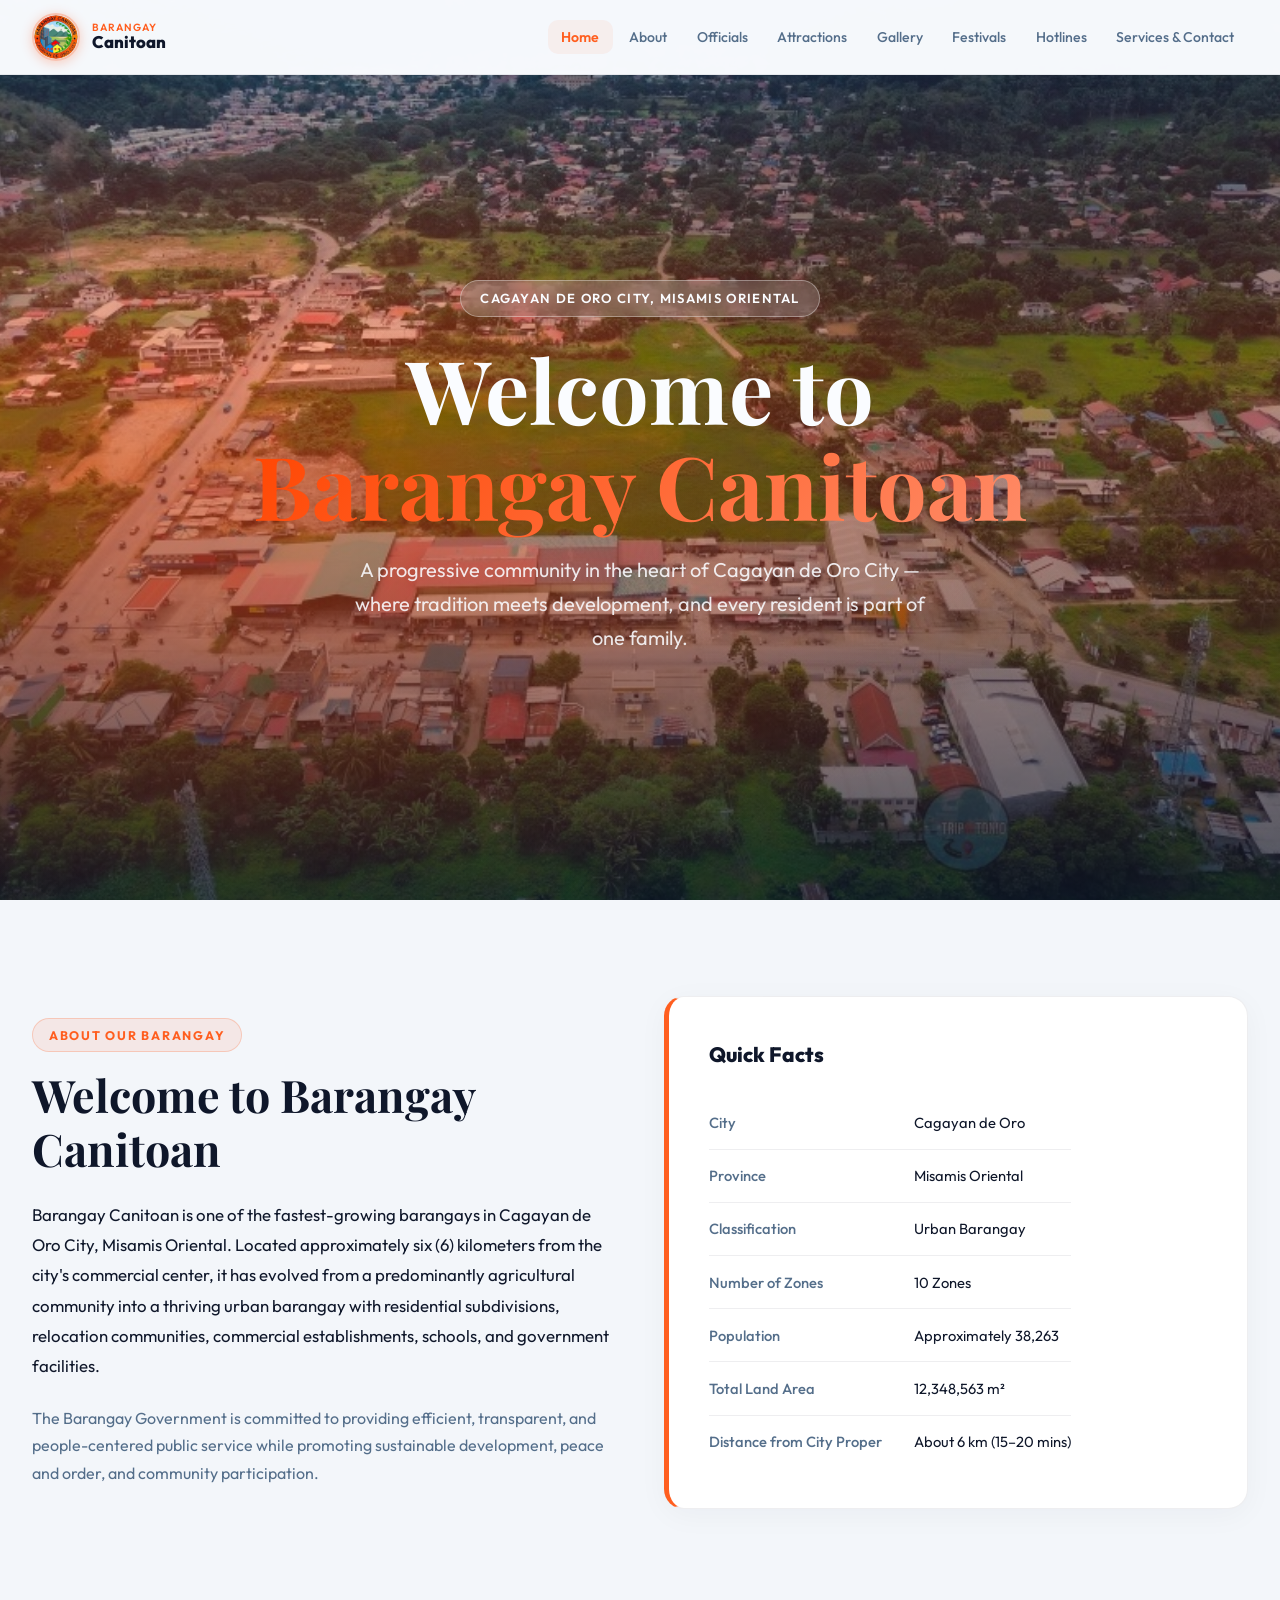
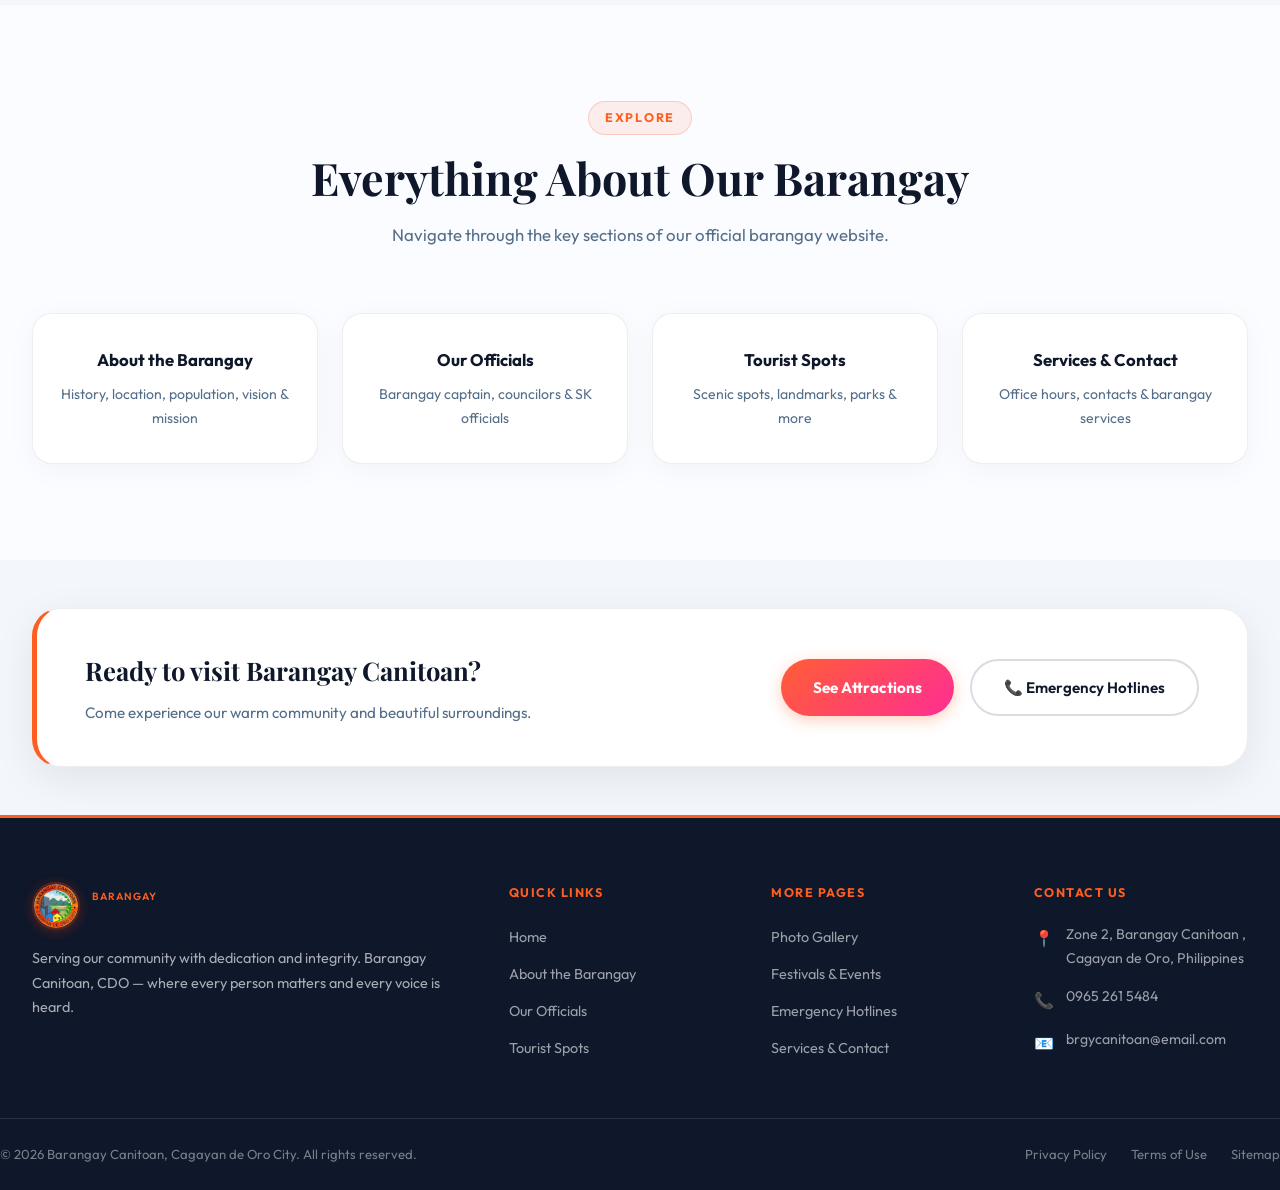
==== commit 0073a7fc: "Remove buttons to the home page and change text to the footer" ====
--- a/index.html
+++ b/index.html
@@ -56,7 +56,7 @@
   <div class="hero-particles" aria-hidden="true"></div>
 
   <div class="hero-content">
-    <div class="hero-badge">🇵🇭 &nbsp; Cagayan de Oro City, Misamis Oriental</div>
+    <div class="hero-badge">Cagayan de Oro City, Misamis Oriental</div>
 
     <h1 class="hero-title">
       Welcome to<br/>
@@ -67,10 +67,6 @@
       A progressive community in the heart of Cagayan de Oro City — where tradition meets development, and every resident is part of one family.
     </p>
 
-    <div class="hero-buttons">
-      <a href="about.html" class="btn btn-primary" id="hero-btn-learn">Discover Our Barangay</a>
-      <a href="services.html" class="btn btn-outline" id="hero-btn-services">Barangay Services</a>
-    </div>
 
   </div>
 </section>
@@ -185,11 +181,7 @@
           <div class="nav-title"><span>Barangay</span><span>Canitoan</span></div>
         </div>
         <p>Serving our community with dedication and integrity. Barangay Canitoan, CDO — where every person matters and every voice is heard.</p>
-        <div class="footer-social">
-          <a href="#" class="social-link" aria-label="Facebook" title="Facebook">📘</a>
-          <a href="#" class="social-link" aria-label="Email" title="Email">📧</a>
-          <a href="#" class="social-link" aria-label="Phone" title="Phone">📞</a>
-        </div>
+
       </div>
 
       <div>
--- a/css/style.css
+++ b/css/style.css
@@ -63,6 +63,7 @@
 html {
   scroll-behavior: smooth;
   font-size: 16px;
+  background-color: var(--bg-body);
 }
 
 body {
@@ -101,10 +102,11 @@
   position: fixed;
   top: 0;
   left: 0;
+  right: 0;
   width: 100%;
   height: var(--nav-height);
   z-index: 1000;
-  background: rgba(250, 252, 255, 0.88);
+  background: rgba(250, 252, 255, 0.98);
   backdrop-filter: blur(24px);
   -webkit-backdrop-filter: blur(24px);
   border-bottom: 1px solid var(--border);
@@ -984,16 +986,15 @@
 .contact-info-card {
   background: var(--bg-card);
   border: 1px solid var(--border);
-  border-radius: var(--radius);
+  border-radius: var(--radius-sm);
   padding: 2rem;
-  box-shadow: var(--shadow);
 }
 
 .contact-item {
   display: flex;
-  gap: 1rem;
+  gap: 1.5rem;
   align-items: flex-start;
-  padding: 1rem 0;
+  padding: 1.25rem 0;
   border-bottom: 1px solid var(--border);
 }
 
@@ -1305,24 +1306,41 @@
     left: 0; right: 0;
     background: rgba(250, 252, 255, 0.98);
     backdrop-filter: blur(20px);
-    padding: 1.5rem;
+    -webkit-backdrop-filter: blur(20px);
+    padding: 1rem 1.5rem 1.5rem;
     flex-direction: column;
     align-items: stretch;
-    gap: 0.25rem;
+    gap: 0.15rem;
     transform: translateY(-110%);
     transition: transform 0.35s cubic-bezier(0.4, 0, 0.2, 1);
     border-bottom: 1px solid var(--border);
     box-shadow: 0 8px 30px rgba(15,23,42,0.12);
+    z-index: 999;
+    max-height: calc(100vh - var(--nav-height));
+    overflow-y: auto;
   }
 
   .nav-menu.open { transform: translateY(0); }
-  .hamburger { display: flex; }
-  .nav-link { padding: 0.75rem 1rem; font-size: 1rem; }
+  .hamburger { display: flex; z-index: 1000; }
+
+  .nav-link {
+    padding: 0.85rem 1rem;
+    font-size: 1rem;
+    border-radius: var(--radius-sm);
+    display: block;
+    width: 100%;
+  }
+
+  .nav-link:hover,
+  .nav-link.active {
+    background: rgba(255, 69, 0, 0.06);
+  }
 
   .section { padding: 4rem 0; }
   .footer-grid { grid-template-columns: 1fr; }
   .footer-bottom { flex-direction: column; text-align: center; }
   .captain-card { padding: 2rem 1.25rem; }
+  .grid-2-col { grid-template-columns: 1fr !important; }
 }
 
 @media (max-width: 580px) {
@@ -1338,12 +1356,12 @@
 /* ============================
    HOURS TABLE
    ============================ */
-.hours-table { width: 100%; border-collapse: collapse; }
+.hours-table { border-collapse: collapse; }
 .hours-table tr { border-bottom: 1px solid var(--border); }
 .hours-table tr:last-child { border-bottom: none; }
-.hours-table td { padding: 0.85rem 1rem; font-size: 0.92rem; }
-.hours-table td:first-child { color: var(--text-muted); font-weight: 500; }
-.hours-table td:last-child { color: var(--text-primary); text-align: right; }
+.hours-table td { padding: 0.85rem 0; font-size: 0.92rem; }
+.hours-table td:first-child { color: var(--text-muted); font-weight: 500; padding-right: 2rem; }
+.hours-table td:last-child { color: var(--text-primary); text-align: left; }
 .status-open { color: #1a8f3f; font-weight: 700; }
 .status-closed { color: #c00000; font-weight: 700; }
 
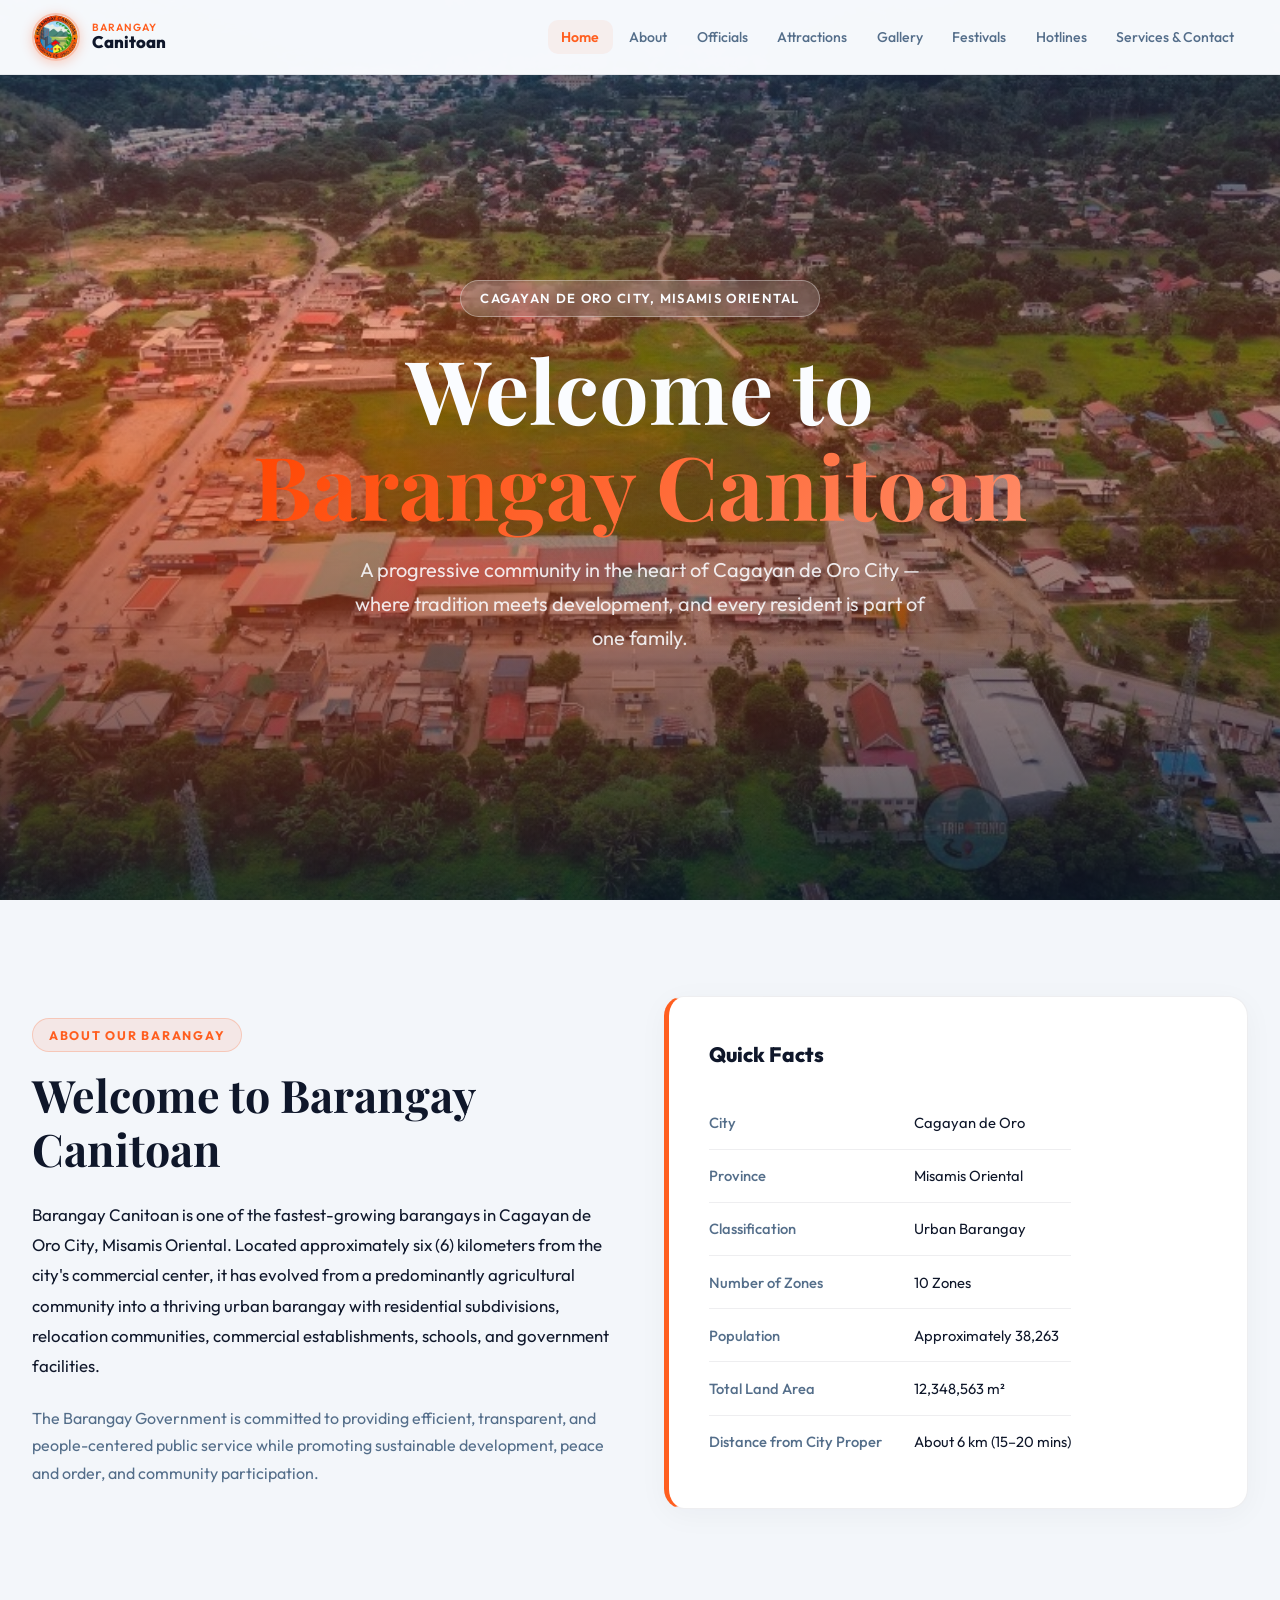
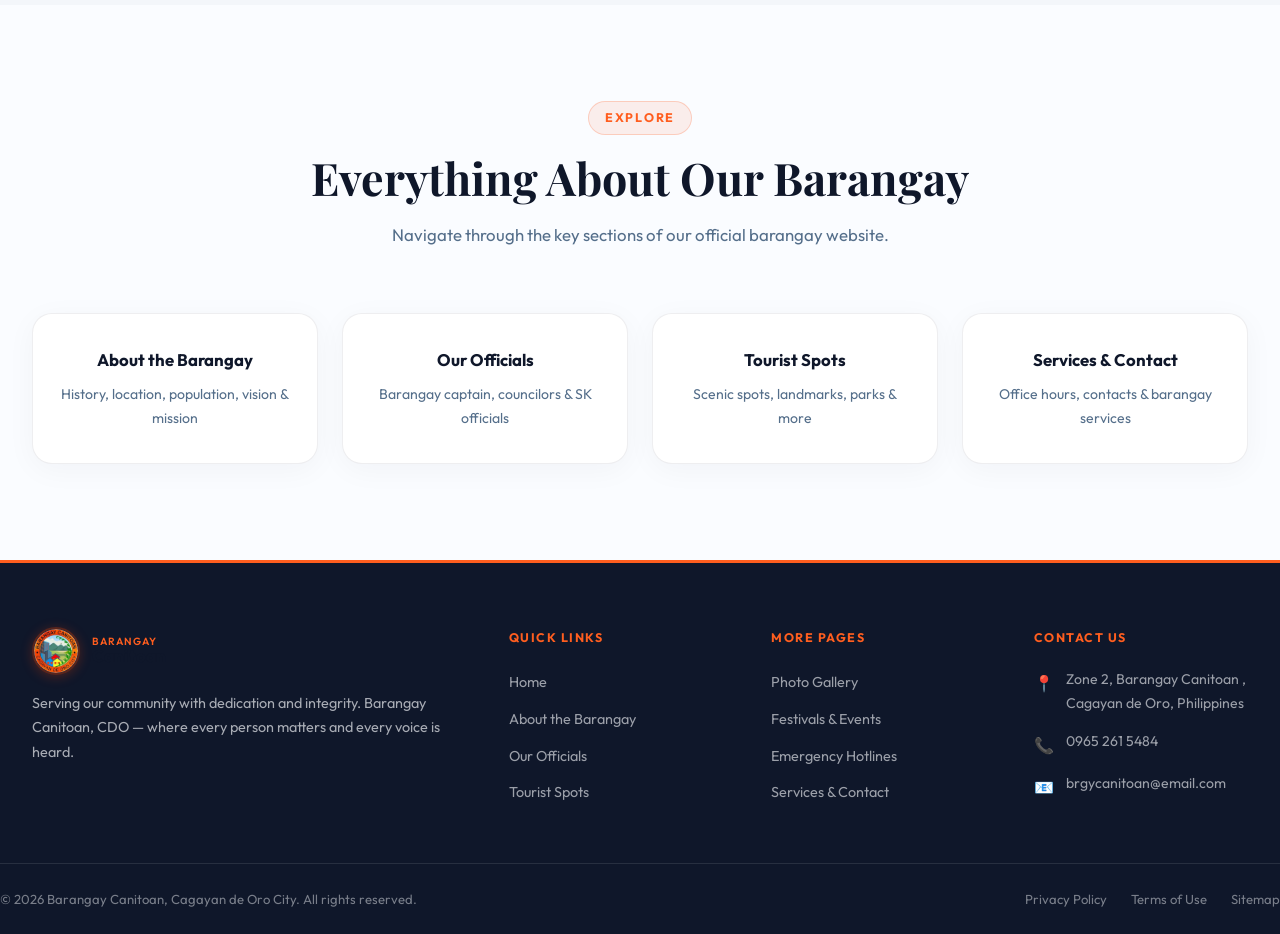
==== commit aa98fb07: "I remove the higlight strip in the homepage" ====
--- a/index.html
+++ b/index.html
@@ -155,21 +155,6 @@
   </div>
 </section>
 
-<!-- HIGHLIGHTS STRIP -->
-<section class="section" style="padding:3rem 0; background:var(--bg-section);" aria-label="Barangay highlights">
-  <div class="container">
-    <div style="background:#ffffff; border:1px solid var(--border); border-left:5px solid var(--primary); border-radius:var(--radius-lg); padding:2.5rem 3rem; display:flex; align-items:center; justify-content:space-between; gap:2rem; flex-wrap:wrap; box-shadow:var(--shadow-md);">
-      <div>
-        <h2 style="font-family:'Playfair Display',serif; font-size:1.6rem; font-weight:700; color:var(--text-primary); margin-bottom:0.5rem;">Ready to visit Barangay Canitoan?</h2>
-        <p style="color:var(--text-muted); font-size:0.95rem;">Come experience our warm community and beautiful surroundings.</p>
-      </div>
-      <div style="display:flex; gap:1rem; flex-wrap:wrap;">
-        <a href="attractions.html" class="btn btn-primary" id="cta-attractions">See Attractions</a>
-        <a href="hotlines.html" class="btn btn-outline-dark" id="cta-hotlines">📞 Emergency Hotlines</a>
-      </div>
-    </div>
-  </div>
-</section>
 
 <!-- FOOTER -->
 <footer class="footer" role="contentinfo">
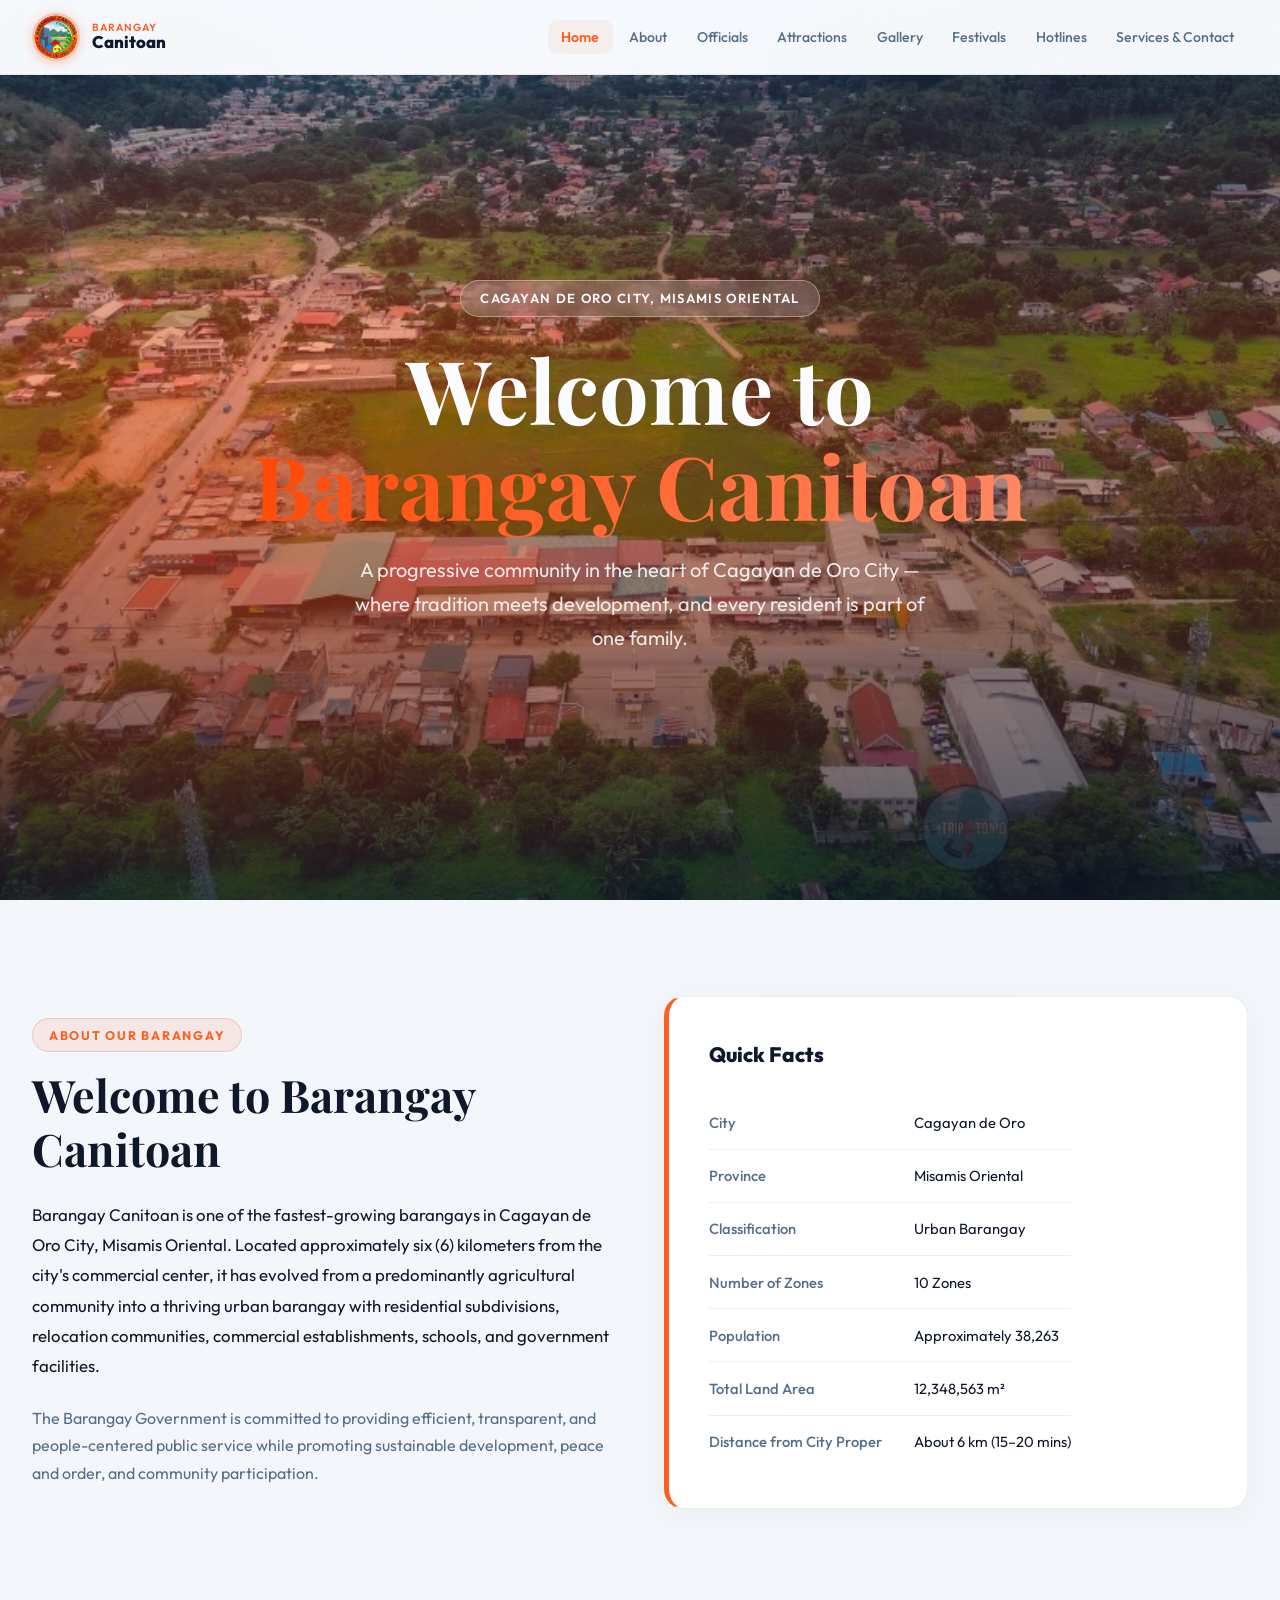
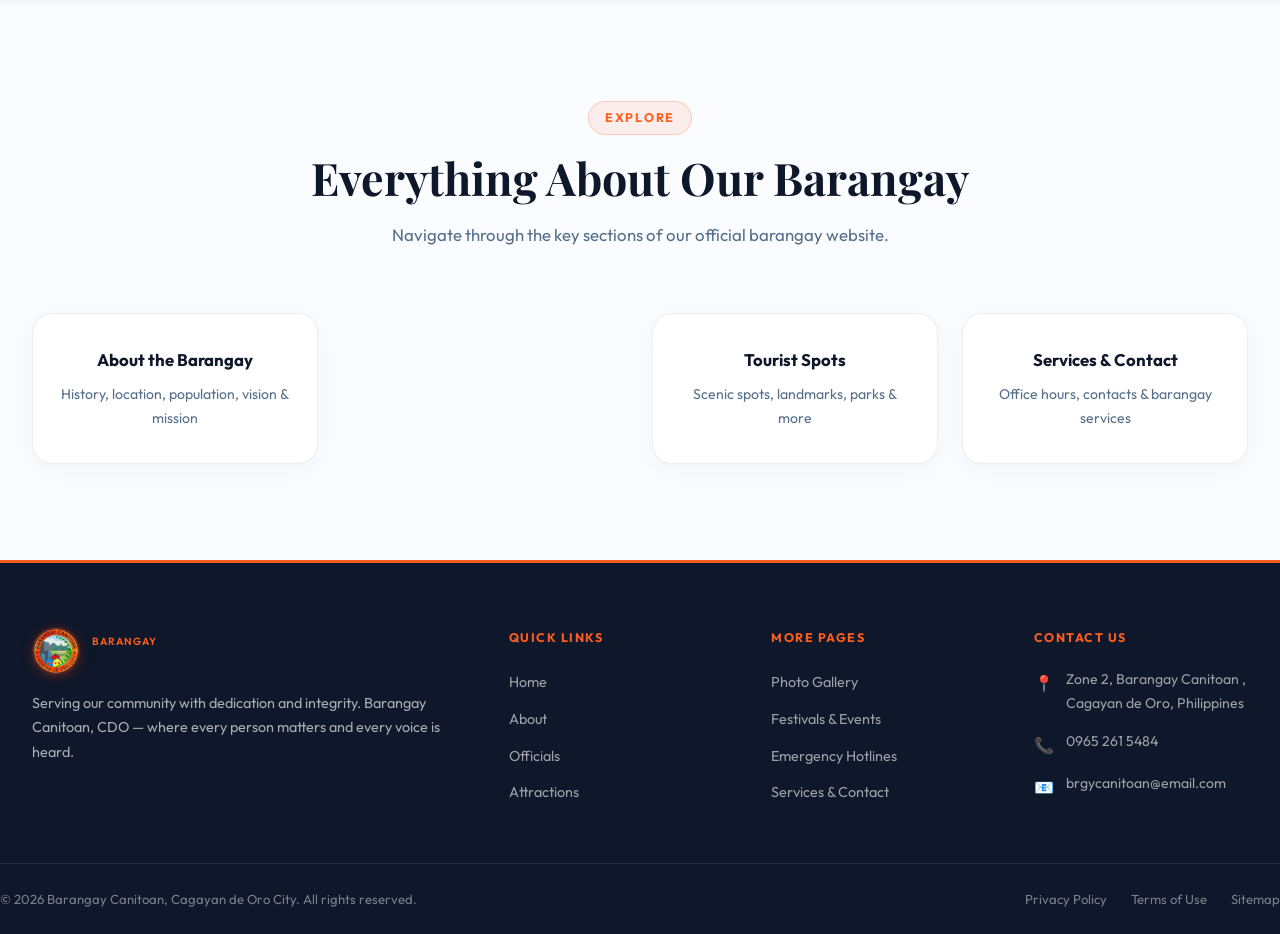
==== commit 67f8136e: "Changed text to the footer of about and homepage and aligned the boxes to the about to make it respo" ====
--- a/index.html
+++ b/index.html
@@ -173,9 +173,9 @@
         <h3 class="footer-heading">Quick Links</h3>
         <ul class="footer-links">
           <li><a href="index.html">Home</a></li>
-          <li><a href="about.html">About the Barangay</a></li>
-          <li><a href="officials.html">Our Officials</a></li>
-          <li><a href="attractions.html">Tourist Spots</a></li>
+          <li><a href="about.html">About</a></li>
+          <li><a href="officials.html">Officials</a></li>
+          <li><a href="attractions.html">Attractions</a></li>
         </ul>
       </div>
 
